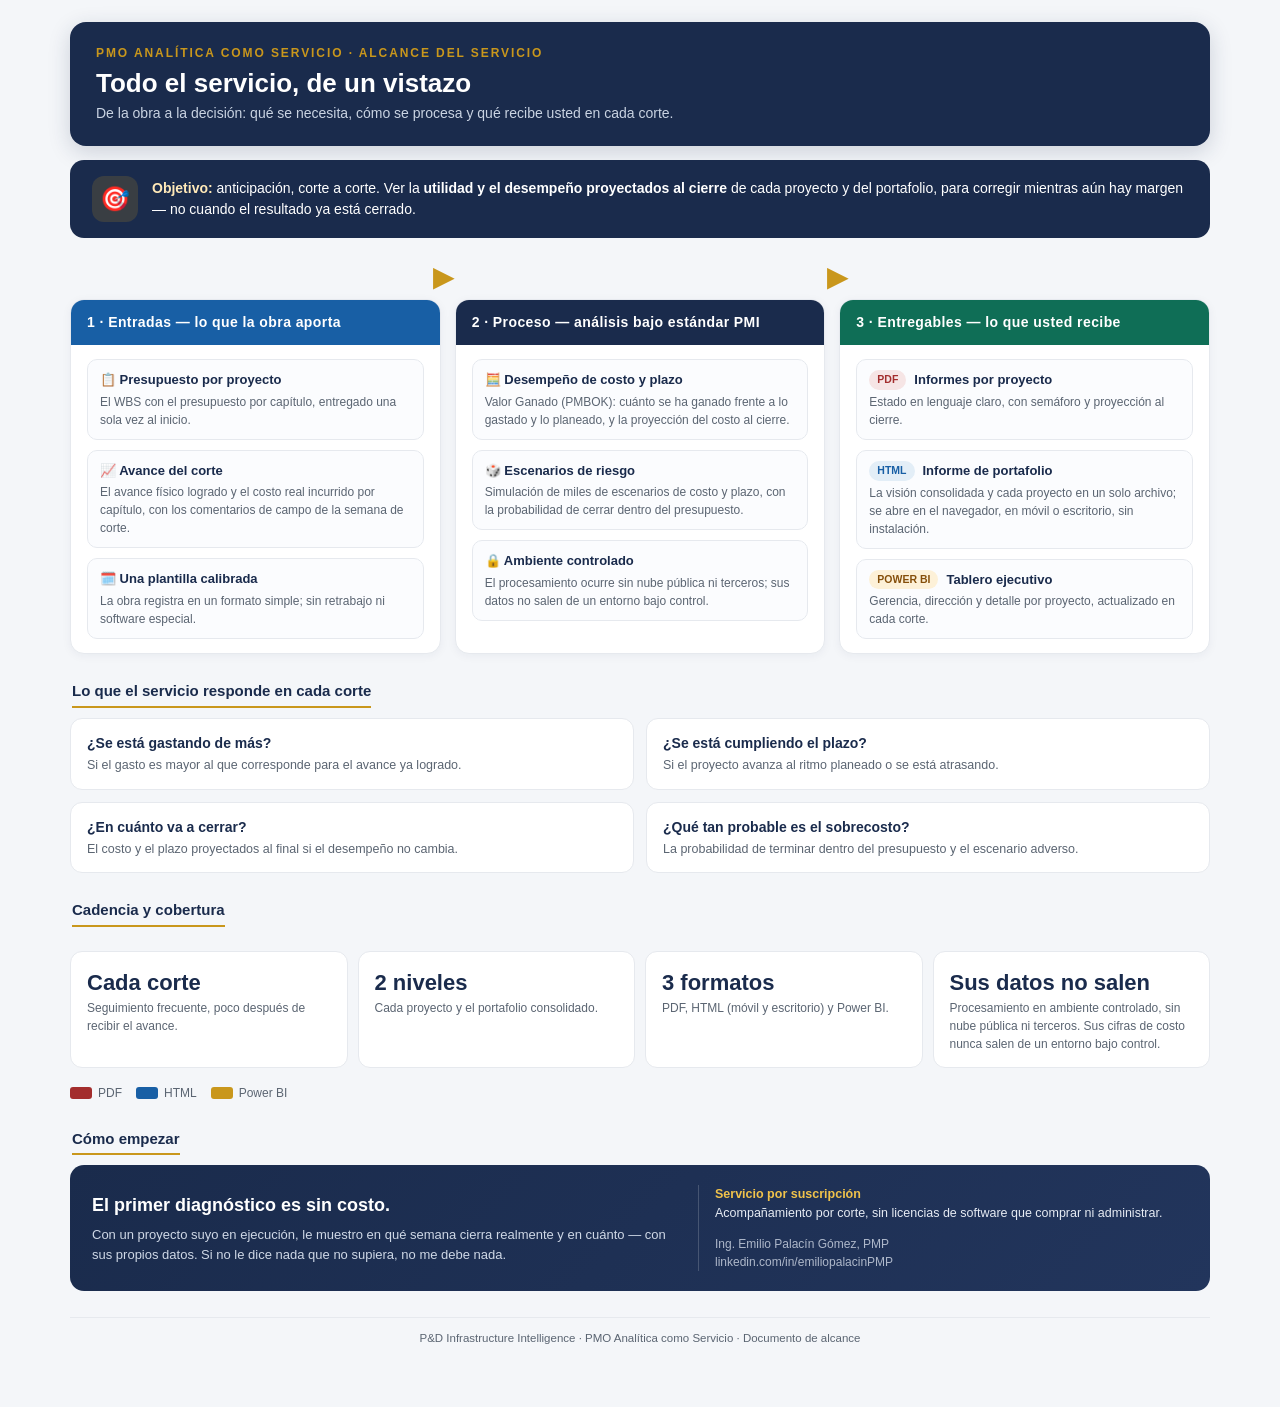
==== servicio.html @ d369b5ad "Crear servicio.html" ====
<!DOCTYPE html>
<html lang="es">
<head>
<meta charset="utf-8">
<meta name="viewport" content="width=device-width, initial-scale=1">
<title>PMO Analítica como Servicio — Alcance y componentes</title>
<style>
  :root{
    --navy:#1A2B4C; --blue:#185FA5; --teal:#0F6E56; --gold:#C9971C; --amber:#854F0B;
    --ink:#1f2733; --grey:#5B6572; --line:#e6e9ee; --bg:#f4f6f9; --card:#fff;
  }
  *{box-sizing:border-box}
  body{margin:0;background:var(--bg);color:var(--ink);
       font-family:-apple-system,BlinkMacSystemFont,"Segoe UI",Calibri,Roboto,Helvetica,Arial,sans-serif;
       line-height:1.5}
  .wrap{max-width:1180px;margin:0 auto;padding:22px 20px 60px}
  header.top{background:var(--navy);color:#fff;border-radius:16px;padding:22px 26px;margin-bottom:8px;
             box-shadow:0 6px 22px rgba(26,43,76,.18)}
  header.top .kicker{font-size:12px;font-weight:800;letter-spacing:.16em;text-transform:uppercase;color:var(--gold)}
  header.top h1{margin:6px 0 4px;font-size:26px;line-height:1.2}
  header.top p{margin:0;color:#c9d3e2;font-size:14px}
  .obj-band{display:flex;align-items:center;gap:14px;background:var(--navy);
            color:#fff;border-radius:14px;padding:16px 22px;margin:14px 0 20px;
            border-left:0}
  .obj-band .ico{flex:0 0 auto;width:46px;height:46px;border-radius:12px;background:rgba(201,151,28,.18);
           display:flex;align-items:center;justify-content:center;font-size:24px}
  .obj-band .big{font-size:14px}
  .obj-band .big b.gold{color:#ffe9b8}
  .arrow-row{display:grid;grid-template-columns:1fr 40px 1fr 40px 1fr;align-items:center;margin:0 0 2px}
  @media(max-width:900px){.arrow-row{display:none}}
  .arrow{display:flex;align-items:center;justify-content:center;color:var(--gold);font-size:26px;font-weight:900}
  .flow{display:grid;grid-template-columns:1fr 1fr 1fr;gap:14px;align-items:stretch}
  @media(max-width:900px){.flow{grid-template-columns:1fr}}
  .stage{background:var(--card);border:1px solid var(--line);border-radius:14px;overflow:hidden;
         display:flex;flex-direction:column;box-shadow:0 2px 10px rgba(26,43,76,.05)}
  .stage h2{margin:0;font-size:14px;color:#fff;padding:12px 16px;letter-spacing:.03em}
  .s-in h2{background:var(--blue)} .s-eng h2{background:var(--navy)} .s-out h2{background:var(--teal)}
  .stage .body{padding:14px 16px;display:flex;flex-direction:column;gap:10px;flex:1}
  .item{border:1px solid var(--line);border-radius:10px;padding:10px 12px;background:#fbfcfe;
        transition:transform .12s,box-shadow .12s,border-color .12s}
  .item:hover{transform:translateY(-2px);box-shadow:0 6px 16px rgba(26,43,76,.10);border-color:#cdd6e4}
  .item .t{font-weight:800;font-size:13px;color:var(--navy);display:flex;align-items:center;gap:8px}
  .item .d{font-size:12px;color:var(--grey);margin-top:3px}
  .tag{display:inline-block;font-size:10.5px;font-weight:800;padding:2px 8px;border-radius:999px}
  .tag.pdf{background:#f6e5e5;color:#A32D2D} .tag.html{background:#e3eef7;color:var(--blue)}
  .tag.bi{background:#fdf1d8;color:var(--amber)}
  h3.sec{color:var(--navy);font-size:15px;margin:26px 2px 10px;border-bottom:2px solid var(--gold);
         display:inline-block;padding-bottom:3px}
  .q4{display:grid;grid-template-columns:1fr 1fr;gap:12px}
  @media(max-width:700px){.q4{grid-template-columns:1fr}}
  .q{background:var(--card);border:1px solid var(--line);border-radius:12px;padding:14px 16px}
  .q .qt{font-weight:800;color:var(--navy);font-size:14px}
  .q .qd{font-size:12.5px;color:var(--grey);margin-top:2px}
  .cad{display:flex;flex-wrap:wrap;gap:10px;margin:14px 0 6px}
  .cad .c{flex:1 1 180px;background:var(--card);border:1px solid var(--line);border-radius:12px;padding:14px 16px}
  .cad .c .n{font-size:22px;font-weight:800;color:var(--navy)} .cad .c .l{font-size:12px;color:var(--grey)}
  .legend{display:flex;flex-wrap:wrap;gap:14px;margin-top:16px;font-size:12px;color:var(--grey)}
  .legend span{display:inline-flex;align-items:center;gap:6px}
  .legend i{width:22px;height:12px;border-radius:3px;display:inline-block}
  footer{margin-top:26px;color:var(--grey);font-size:11.5px;text-align:center;border-top:1px solid var(--line);
         padding-top:12px}
 
  .ctaBox{display:flex;flex-wrap:wrap;gap:16px;background:linear-gradient(135deg,#1A2B4C 0%,#22355C 100%);
          border-radius:14px;padding:20px 22px;color:#fff;align-items:center}
  .ctaMain{flex:1 1 320px}
  .ctaTitle{font-size:18px;font-weight:800;color:#fff;margin-bottom:6px}
  .ctaTitle:before{content:"";display:inline-block;width:0}
  .ctaText{font-size:13px;color:#CFD8E6;line-height:1.5}
  .ctaSide{flex:1 1 220px;border-left:1px solid rgba(255,255,255,.18);padding-left:16px}
  .ctaModel{font-size:12.5px;color:#E7ECF4;line-height:1.5;margin-bottom:12px}
  .ctaModel b{color:#F0C24B}
  .ctaContact{font-size:12px;color:#AEB8CA;line-height:1.5}
  @media(max-width:700px){.ctaSide{border-left:none;border-top:1px solid rgba(255,255,255,.18);padding-left:0;padding-top:12px}}
</style>
</head>
<body>
<div class="wrap">
 
  <header class="top">
    <div class="kicker">PMO Analítica como Servicio · Alcance del servicio</div>
    <h1>Todo el servicio, de un vistazo</h1>
    <p>De la obra a la decisión: qué se necesita, cómo se procesa y qué recibe usted en cada corte.</p>
  </header>
 
  <div class="obj-band">
    <div class="ico">🎯</div>
    <div class="big">
      <b class="gold">Objetivo:</b> anticipación, corte a corte. Ver la <b>utilidad y el desempeño
      proyectados al cierre</b> de cada proyecto y del portafolio, para corregir mientras aún hay
      margen — no cuando el resultado ya está cerrado.
    </div>
  </div>
 
  <div class="arrow-row">
    <div></div><div class="arrow">▶</div><div></div><div class="arrow">▶</div><div></div>
  </div>
 
  <div class="flow">
 
    <!-- ENTRADAS -->
    <section class="stage s-in">
      <h2>1 · Entradas — lo que la obra aporta</h2>
      <div class="body">
        <div class="item">
          <div class="t">📋 Presupuesto por proyecto</div>
          <div class="d">El WBS con el presupuesto por capítulo, entregado una sola vez al inicio.</div>
        </div>
        <div class="item">
          <div class="t">📈 Avance del corte</div>
          <div class="d">El avance físico logrado y el costo real incurrido por capítulo, con los
          comentarios de campo de la semana de corte.</div>
        </div>
        <div class="item">
          <div class="t">🗓️ Una plantilla calibrada</div>
          <div class="d">La obra registra en un formato simple; sin retrabajo ni software especial.</div>
        </div>
      </div>
    </section>
 
    <!-- PROCESO -->
    <section class="stage s-eng">
      <h2>2 · Proceso — análisis bajo estándar PMI</h2>
      <div class="body">
        <div class="item">
          <div class="t">🧮 Desempeño de costo y plazo</div>
          <div class="d">Valor Ganado (PMBOK): cuánto se ha ganado frente a lo gastado y lo planeado,
          y la proyección del costo al cierre.</div>
        </div>
        <div class="item">
          <div class="t">🎲 Escenarios de riesgo</div>
          <div class="d">Simulación de miles de escenarios de costo y plazo, con la probabilidad de
          cerrar dentro del presupuesto.</div>
        </div>
        <div class="item">
          <div class="t">🔒 Ambiente controlado</div>
          <div class="d">El procesamiento ocurre sin nube pública ni terceros; sus datos no salen de
          un entorno bajo control.</div>
        </div>
      </div>
    </section>
 
    <!-- ENTREGABLES -->
    <section class="stage s-out">
      <h2>3 · Entregables — lo que usted recibe</h2>
      <div class="body">
        <div class="item">
          <div class="t"><span class="tag pdf">PDF</span> Informes por proyecto</div>
          <div class="d">Estado en lenguaje claro, con semáforo y proyección al cierre.</div>
        </div>
        <div class="item">
          <div class="t"><span class="tag html">HTML</span> Informe de portafolio</div>
          <div class="d">La visión consolidada y cada proyecto en un solo archivo; se abre en el
          navegador, en móvil o escritorio, sin instalación.</div>
        </div>
        <div class="item">
          <div class="t"><span class="tag bi">POWER BI</span> Tablero ejecutivo</div>
          <div class="d">Gerencia, dirección y detalle por proyecto, actualizado en cada corte.</div>
        </div>
      </div>
    </section>
  </div>
 
  <h3 class="sec">Lo que el servicio responde en cada corte</h3>
  <div class="q4">
    <div class="q"><div class="qt">¿Se está gastando de más?</div>
      <div class="qd">Si el gasto es mayor al que corresponde para el avance ya logrado.</div></div>
    <div class="q"><div class="qt">¿Se está cumpliendo el plazo?</div>
      <div class="qd">Si el proyecto avanza al ritmo planeado o se está atrasando.</div></div>
    <div class="q"><div class="qt">¿En cuánto va a cerrar?</div>
      <div class="qd">El costo y el plazo proyectados al final si el desempeño no cambia.</div></div>
    <div class="q"><div class="qt">¿Qué tan probable es el sobrecosto?</div>
      <div class="qd">La probabilidad de terminar dentro del presupuesto y el escenario adverso.</div></div>
  </div>
 
  <h3 class="sec">Cadencia y cobertura</h3>
  <div class="cad">
    <div class="c"><div class="n">Cada corte</div><div class="l">Seguimiento frecuente, poco después de recibir el avance.</div></div>
    <div class="c"><div class="n">2 niveles</div><div class="l">Cada proyecto y el portafolio consolidado.</div></div>
    <div class="c"><div class="n">3 formatos</div><div class="l">PDF, HTML (móvil y escritorio) y Power BI.</div></div>
    <div class="c"><div class="n">Sus datos no salen</div><div class="l">Procesamiento en ambiente controlado, sin nube pública ni terceros. Sus cifras de costo nunca salen de un entorno bajo control.</div></div>
  </div>
 
  <div class="legend">
    <span><i style="background:#A32D2D"></i>PDF</span>
    <span><i style="background:var(--blue)"></i>HTML</span>
    <span><i style="background:var(--gold)"></i>Power BI</span>
  </div>
 
 
  <h3 class="sec">Cómo empezar</h3>
  <div class="ctaBox">
    <div class="ctaMain">
      <div class="ctaTitle">El primer diagnóstico es sin costo.</div>
      <div class="ctaText">Con un proyecto suyo en ejecución, le muestro en qué semana cierra realmente y en cuánto — con sus propios datos. Si no le dice nada que no supiera, no me debe nada.</div>
    </div>
    <div class="ctaSide">
      <div class="ctaModel"><b>Servicio por suscripción</b><br>Acompañamiento por corte, sin licencias de software que comprar ni administrar.</div>
      <div class="ctaContact">Ing. Emilio Palacín Gómez, PMP<br>linkedin.com/in/emiliopalacinPMP</div>
    </div>
  </div>
 
  <footer>P&amp;D Infrastructure Intelligence · PMO Analítica como Servicio · Documento de alcance</footer>
</div>
</body>
</html>
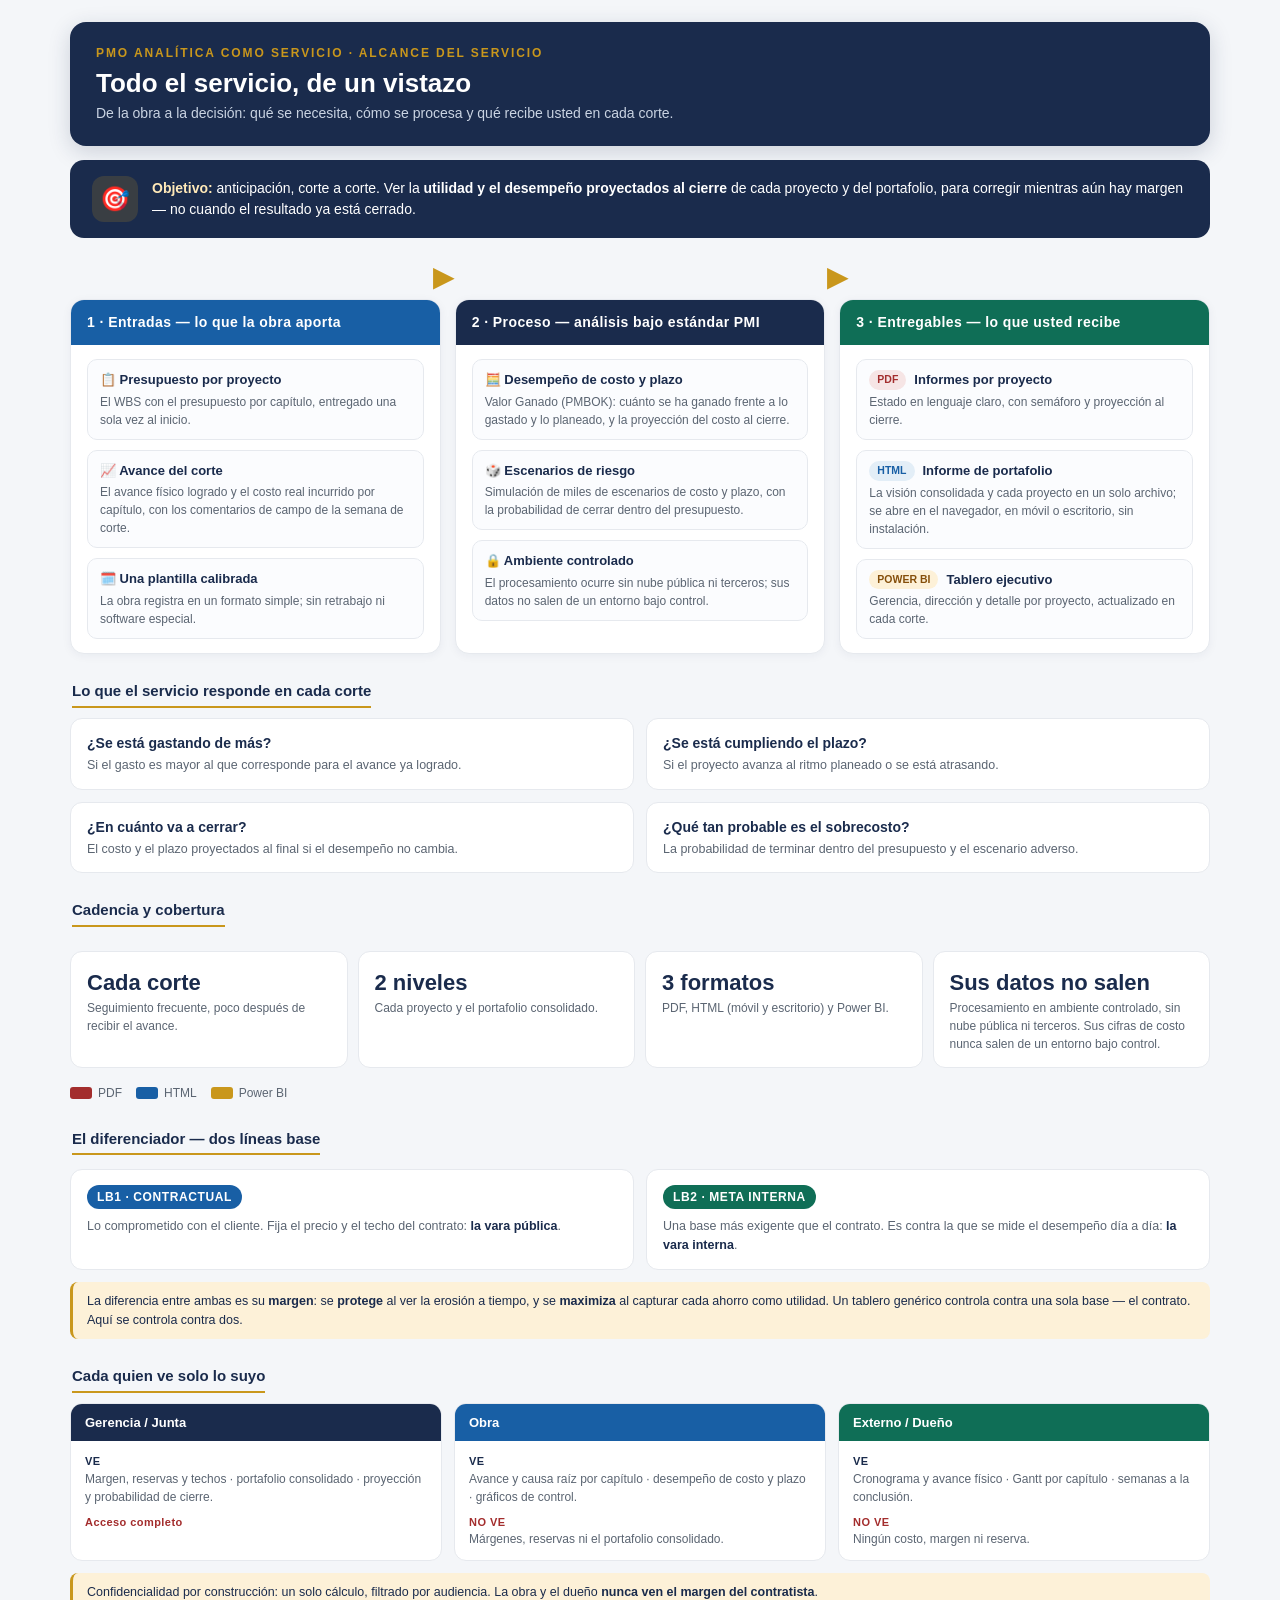
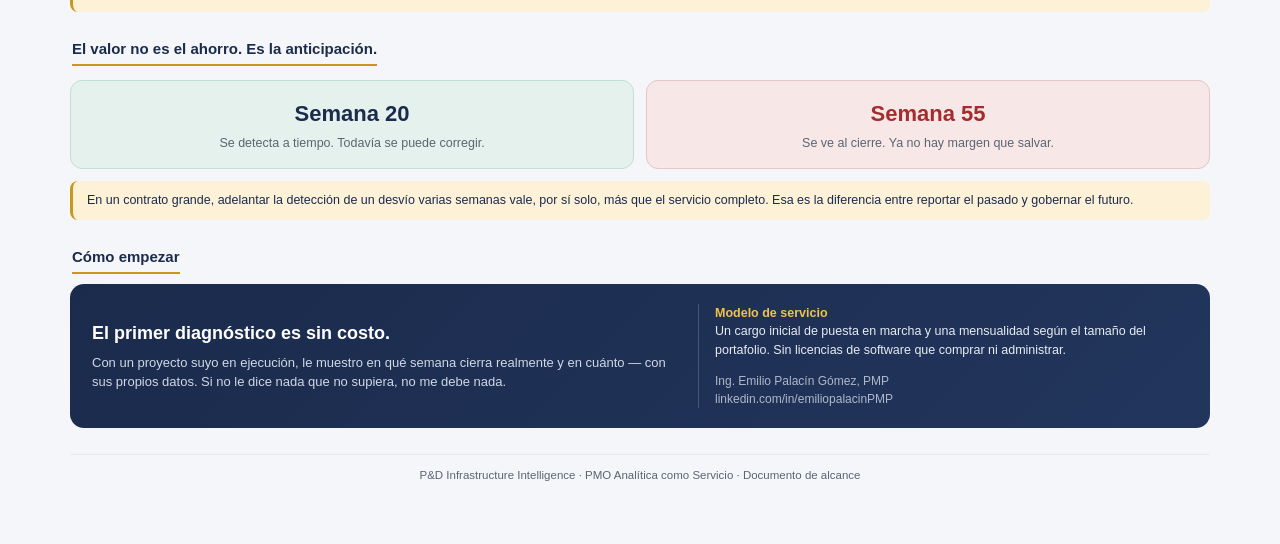
==== commit 4c2a3f51: "Add files via upload" ====
--- a/servicio.html
+++ b/servicio.html
@@ -59,7 +59,7 @@
   .legend i{width:22px;height:12px;border-radius:3px;display:inline-block}
   footer{margin-top:26px;color:var(--grey);font-size:11.5px;text-align:center;border-top:1px solid var(--line);
          padding-top:12px}
- 
+
   .ctaBox{display:flex;flex-wrap:wrap;gap:16px;background:linear-gradient(135deg,#1A2B4C 0%,#22355C 100%);
           border-radius:14px;padding:20px 22px;color:#fff;align-items:center}
   .ctaMain{flex:1 1 320px}
@@ -71,17 +71,45 @@
   .ctaModel b{color:#F0C24B}
   .ctaContact{font-size:12px;color:#AEB8CA;line-height:1.5}
   @media(max-width:700px){.ctaSide{border-left:none;border-top:1px solid rgba(255,255,255,.18);padding-left:0;padding-top:12px}}
+
+  /* --- bloques añadidos --- */
+  .twoLB{display:grid;grid-template-columns:1fr 1fr;gap:12px;margin-top:4px}
+  @media(max-width:700px){.twoLB{grid-template-columns:1fr}}
+  .lb{border:1px solid var(--line);border-radius:12px;padding:14px 16px;background:var(--card)}
+  .lb .h{font-size:12px;font-weight:800;letter-spacing:.05em;color:#fff;display:inline-block;
+         padding:3px 10px;border-radius:999px;margin-bottom:8px}
+  .lb.c1 .h{background:var(--blue)} .lb.c2 .h{background:var(--teal)}
+  .lb .d{font-size:12.5px;color:var(--grey)}
+  .lb b{color:var(--navy)}
+  .lbNote{font-size:12.5px;color:var(--navy);background:#fdf1d8;border-left:3px solid var(--gold);
+          border-radius:8px;padding:10px 14px;margin-top:12px}
+  .aud{display:grid;grid-template-columns:1fr 1fr 1fr;gap:12px}
+  @media(max-width:800px){.aud{grid-template-columns:1fr}}
+  .audc{border:1px solid var(--line);border-radius:12px;overflow:hidden;background:var(--card)}
+  .audc h4{margin:0;font-size:13px;color:#fff;padding:9px 14px}
+  .audc.g h4{background:var(--navy)} .audc.o h4{background:var(--blue)} .audc.e h4{background:var(--teal)}
+  .audc .ab{padding:12px 14px;font-size:12px;color:var(--grey)}
+  .audc .ab .ve{color:var(--navy);font-weight:700;font-size:11px;letter-spacing:.04em}
+  .audc .ab .no{color:#A32D2D;font-weight:700;font-size:11px;letter-spacing:.04em;margin-top:8px}
+  .anti{display:grid;grid-template-columns:1fr 1fr;gap:12px;margin-top:4px}
+  @media(max-width:700px){.anti{grid-template-columns:1fr}}
+  .antic{border-radius:12px;padding:16px;text-align:center}
+  .antic.good{background:#e5f1ec;border:1px solid #bfe0d3}
+  .antic.bad{background:#f7e7e7;border:1px solid #e6c6c6}
+  .antic .wk{font-size:22px;font-weight:800;color:var(--navy)}
+  .antic.bad .wk{color:#A32D2D}
+  .antic .tx{font-size:12.5px;color:var(--grey);margin-top:4px}
 </style>
 </head>
 <body>
 <div class="wrap">
- 
+
   <header class="top">
     <div class="kicker">PMO Analítica como Servicio · Alcance del servicio</div>
     <h1>Todo el servicio, de un vistazo</h1>
     <p>De la obra a la decisión: qué se necesita, cómo se procesa y qué recibe usted en cada corte.</p>
   </header>
- 
+
   <div class="obj-band">
     <div class="ico">🎯</div>
     <div class="big">
@@ -90,13 +118,13 @@
       margen — no cuando el resultado ya está cerrado.
     </div>
   </div>
- 
+
   <div class="arrow-row">
     <div></div><div class="arrow">▶</div><div></div><div class="arrow">▶</div><div></div>
   </div>
- 
+
   <div class="flow">
- 
+
     <!-- ENTRADAS -->
     <section class="stage s-in">
       <h2>1 · Entradas — lo que la obra aporta</h2>
@@ -116,7 +144,7 @@
         </div>
       </div>
     </section>
- 
+
     <!-- PROCESO -->
     <section class="stage s-eng">
       <h2>2 · Proceso — análisis bajo estándar PMI</h2>
@@ -138,7 +166,7 @@
         </div>
       </div>
     </section>
- 
+
     <!-- ENTREGABLES -->
     <section class="stage s-out">
       <h2>3 · Entregables — lo que usted recibe</h2>
@@ -159,7 +187,7 @@
       </div>
     </section>
   </div>
- 
+
   <h3 class="sec">Lo que el servicio responde en cada corte</h3>
   <div class="q4">
     <div class="q"><div class="qt">¿Se está gastando de más?</div>
@@ -171,7 +199,7 @@
     <div class="q"><div class="qt">¿Qué tan probable es el sobrecosto?</div>
       <div class="qd">La probabilidad de terminar dentro del presupuesto y el escenario adverso.</div></div>
   </div>
- 
+
   <h3 class="sec">Cadencia y cobertura</h3>
   <div class="cad">
     <div class="c"><div class="n">Cada corte</div><div class="l">Seguimiento frecuente, poco después de recibir el avance.</div></div>
@@ -179,14 +207,45 @@
     <div class="c"><div class="n">3 formatos</div><div class="l">PDF, HTML (móvil y escritorio) y Power BI.</div></div>
     <div class="c"><div class="n">Sus datos no salen</div><div class="l">Procesamiento en ambiente controlado, sin nube pública ni terceros. Sus cifras de costo nunca salen de un entorno bajo control.</div></div>
   </div>
- 
+
   <div class="legend">
     <span><i style="background:#A32D2D"></i>PDF</span>
     <span><i style="background:var(--blue)"></i>HTML</span>
     <span><i style="background:var(--gold)"></i>Power BI</span>
   </div>
- 
- 
+
+
+
+  <h3 class="sec">El diferenciador — dos líneas base</h3>
+  <div class="twoLB">
+    <div class="lb c1"><span class="h">LB1 · CONTRACTUAL</span>
+      <div class="d">Lo comprometido con el cliente. Fija el precio y el techo del contrato: <b>la vara pública</b>.</div></div>
+    <div class="lb c2"><span class="h">LB2 · META INTERNA</span>
+      <div class="d">Una base más exigente que el contrato. Es contra la que se mide el desempeño día a día: <b>la vara interna</b>.</div></div>
+  </div>
+  <div class="lbNote">La diferencia entre ambas es su <b>margen</b>: se <b>protege</b> al ver la erosión a tiempo, y se <b>maximiza</b> al capturar cada ahorro como utilidad. Un tablero genérico controla contra una sola base — el contrato. Aquí se controla contra dos.</div>
+
+  <h3 class="sec">Cada quien ve solo lo suyo</h3>
+  <div class="aud">
+    <div class="audc g"><h4>Gerencia / Junta</h4><div class="ab">
+      <div class="ve">VE</div>Margen, reservas y techos · portafolio consolidado · proyección y probabilidad de cierre.
+      <div class="no">Acceso completo</div></div></div>
+    <div class="audc o"><h4>Obra</h4><div class="ab">
+      <div class="ve">VE</div>Avance y causa raíz por capítulo · desempeño de costo y plazo · gráficos de control.
+      <div class="no">NO VE</div>Márgenes, reservas ni el portafolio consolidado.</div></div>
+    <div class="audc e"><h4>Externo / Dueño</h4><div class="ab">
+      <div class="ve">VE</div>Cronograma y avance físico · Gantt por capítulo · semanas a la conclusión.
+      <div class="no">NO VE</div>Ningún costo, margen ni reserva.</div></div>
+  </div>
+  <div class="lbNote">Confidencialidad por construcción: un solo cálculo, filtrado por audiencia. La obra y el dueño <b>nunca ven el margen del contratista</b>.</div>
+
+  <h3 class="sec">El valor no es el ahorro. Es la anticipación.</h3>
+  <div class="anti">
+    <div class="antic good"><div class="wk">Semana 20</div><div class="tx">Se detecta a tiempo. Todavía se puede corregir.</div></div>
+    <div class="antic bad"><div class="wk">Semana 55</div><div class="tx">Se ve al cierre. Ya no hay margen que salvar.</div></div>
+  </div>
+  <div class="lbNote">En un contrato grande, adelantar la detección de un desvío varias semanas vale, por sí solo, más que el servicio completo. Esa es la diferencia entre reportar el pasado y gobernar el futuro.</div>
+
   <h3 class="sec">Cómo empezar</h3>
   <div class="ctaBox">
     <div class="ctaMain">
@@ -194,12 +253,12 @@
       <div class="ctaText">Con un proyecto suyo en ejecución, le muestro en qué semana cierra realmente y en cuánto — con sus propios datos. Si no le dice nada que no supiera, no me debe nada.</div>
     </div>
     <div class="ctaSide">
-      <div class="ctaModel"><b>Servicio por suscripción</b><br>Acompañamiento por corte, sin licencias de software que comprar ni administrar.</div>
+      <div class="ctaModel"><b>Modelo de servicio</b><br>Un cargo inicial de puesta en marcha y una mensualidad según el tamaño del portafolio. Sin licencias de software que comprar ni administrar.</div>
       <div class="ctaContact">Ing. Emilio Palacín Gómez, PMP<br>linkedin.com/in/emiliopalacinPMP</div>
     </div>
   </div>
- 
+
   <footer>P&amp;D Infrastructure Intelligence · PMO Analítica como Servicio · Documento de alcance</footer>
 </div>
 </body>
-</html>+</html>
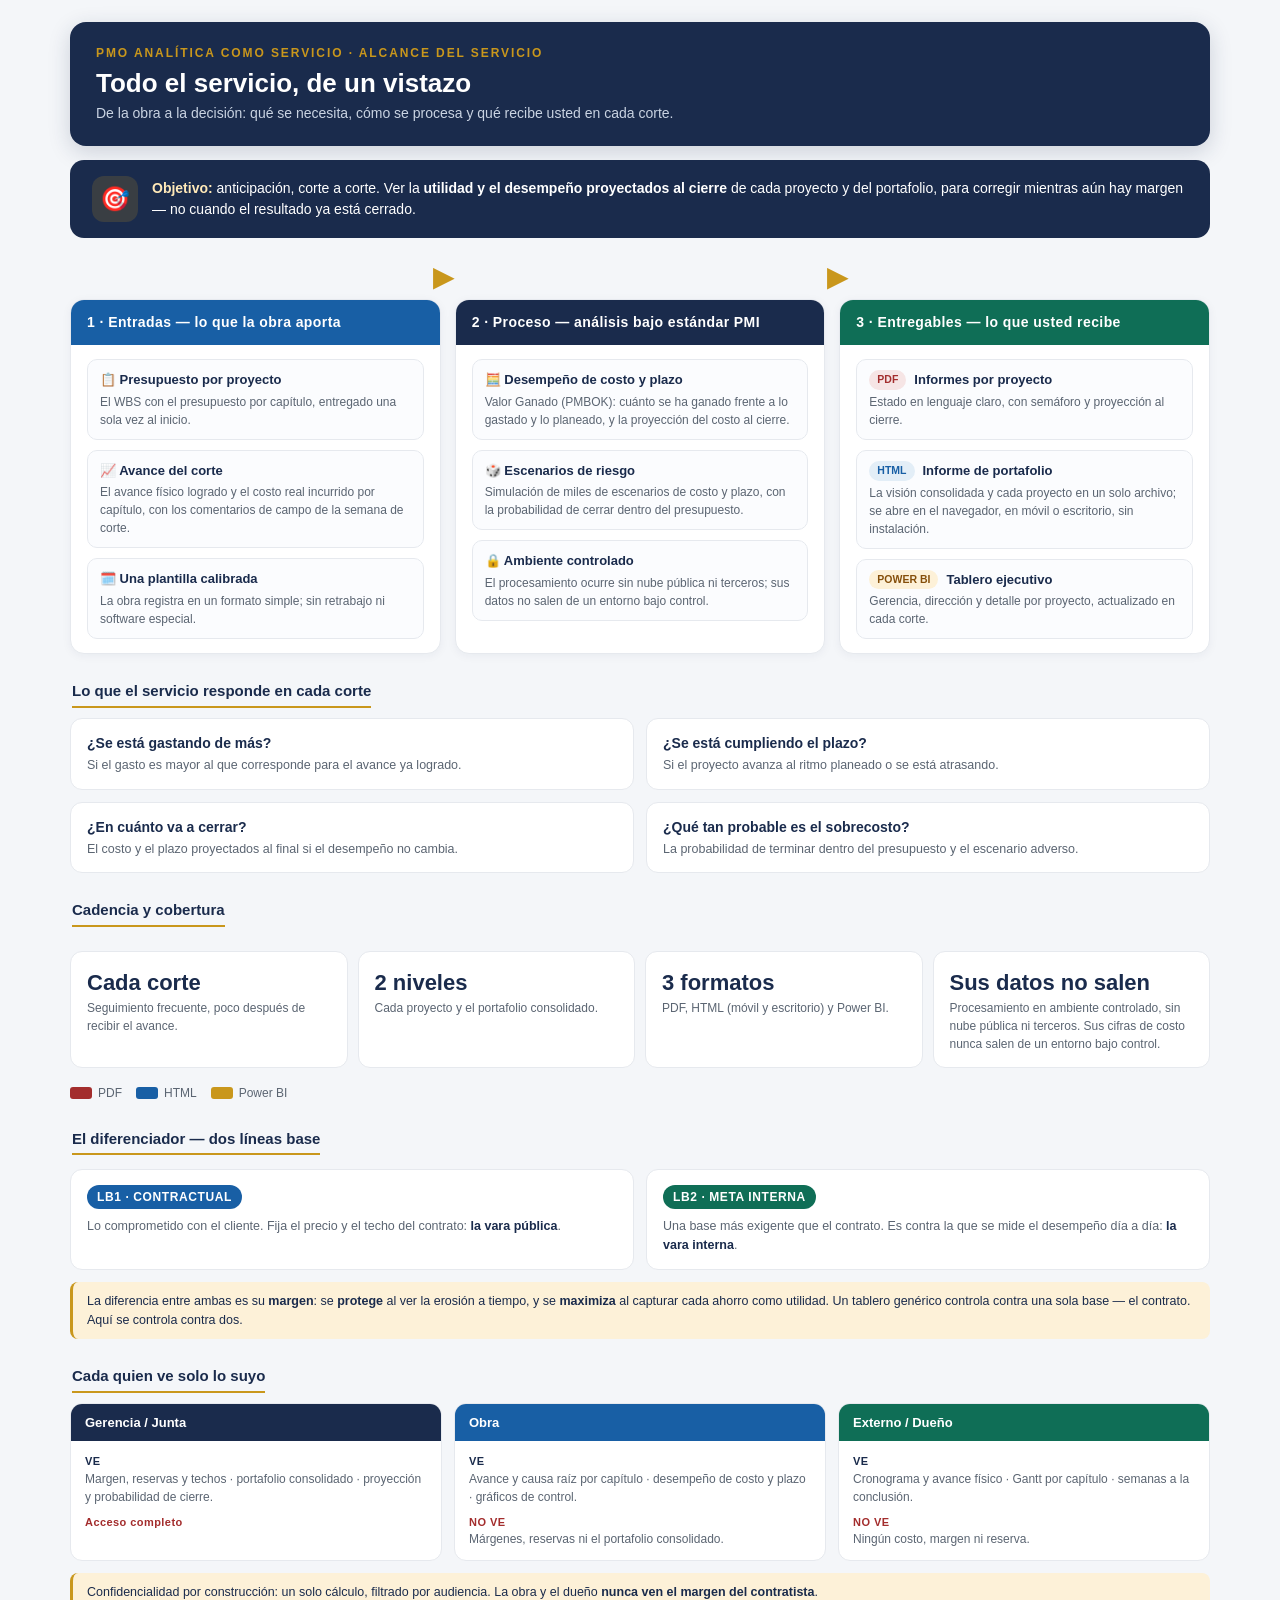
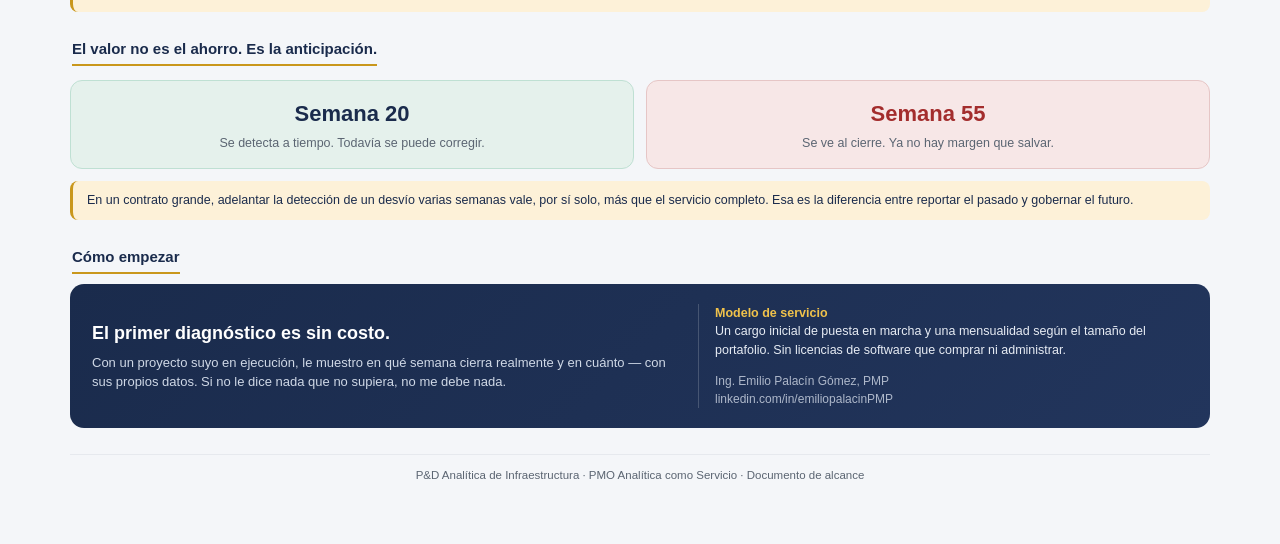
==== commit 745d03b2: "Add files via upload" ====
--- a/servicio.html
+++ b/servicio.html
@@ -3,6 +3,26 @@
 <head>
 <meta charset="utf-8">
 <meta name="viewport" content="width=device-width, initial-scale=1">
+
+<meta name="description" content="Control por Valor Ganado corte a corte: utilidad y desempeño proyectados al cierre. Primer diagnóstico sin costo.">
+<meta name="author" content="Emilio Palacín Gómez, PMP">
+<link rel="canonical" href="https://emiliopalacinpmp.github.io/servicio.html">
+
+<meta property="og:type" content="website">
+<meta property="og:site_name" content="P&amp;D Analítica de Infraestructura">
+<meta property="og:locale" content="es_CO">
+<meta property="og:url" content="https://emiliopalacinpmp.github.io/servicio.html">
+<meta property="og:title" content="Proteja el margen de sus obras">
+<meta property="og:description" content="Valor Ganado corte a corte, proyección de cierre y probabilidad de sobrecosto. Primer diagnóstico sin costo.">
+<meta property="og:image" content="https://emiliopalacinpmp.github.io/og-servicio.png">
+<meta property="og:image:width" content="1200">
+<meta property="og:image:height" content="630">
+<meta property="og:image:alt" content="Proteja el margen de sus obras — y recupere el que hoy se escapa">
+
+<meta name="twitter:card" content="summary_large_image">
+<meta name="twitter:title" content="Proteja el margen de sus obras">
+<meta name="twitter:description" content="Valor Ganado corte a corte, proyección de cierre y probabilidad de sobrecosto. Primer diagnóstico sin costo.">
+<meta name="twitter:image" content="https://emiliopalacinpmp.github.io/og-servicio.png">
 <title>PMO Analítica como Servicio — Alcance y componentes</title>
 <style>
   :root{
@@ -258,7 +278,7 @@
     </div>
   </div>
 
-  <footer>P&amp;D Infrastructure Intelligence · PMO Analítica como Servicio · Documento de alcance</footer>
+  <footer>P&amp;D Analítica de Infraestructura · PMO Analítica como Servicio · Documento de alcance</footer>
 </div>
 </body>
 </html>
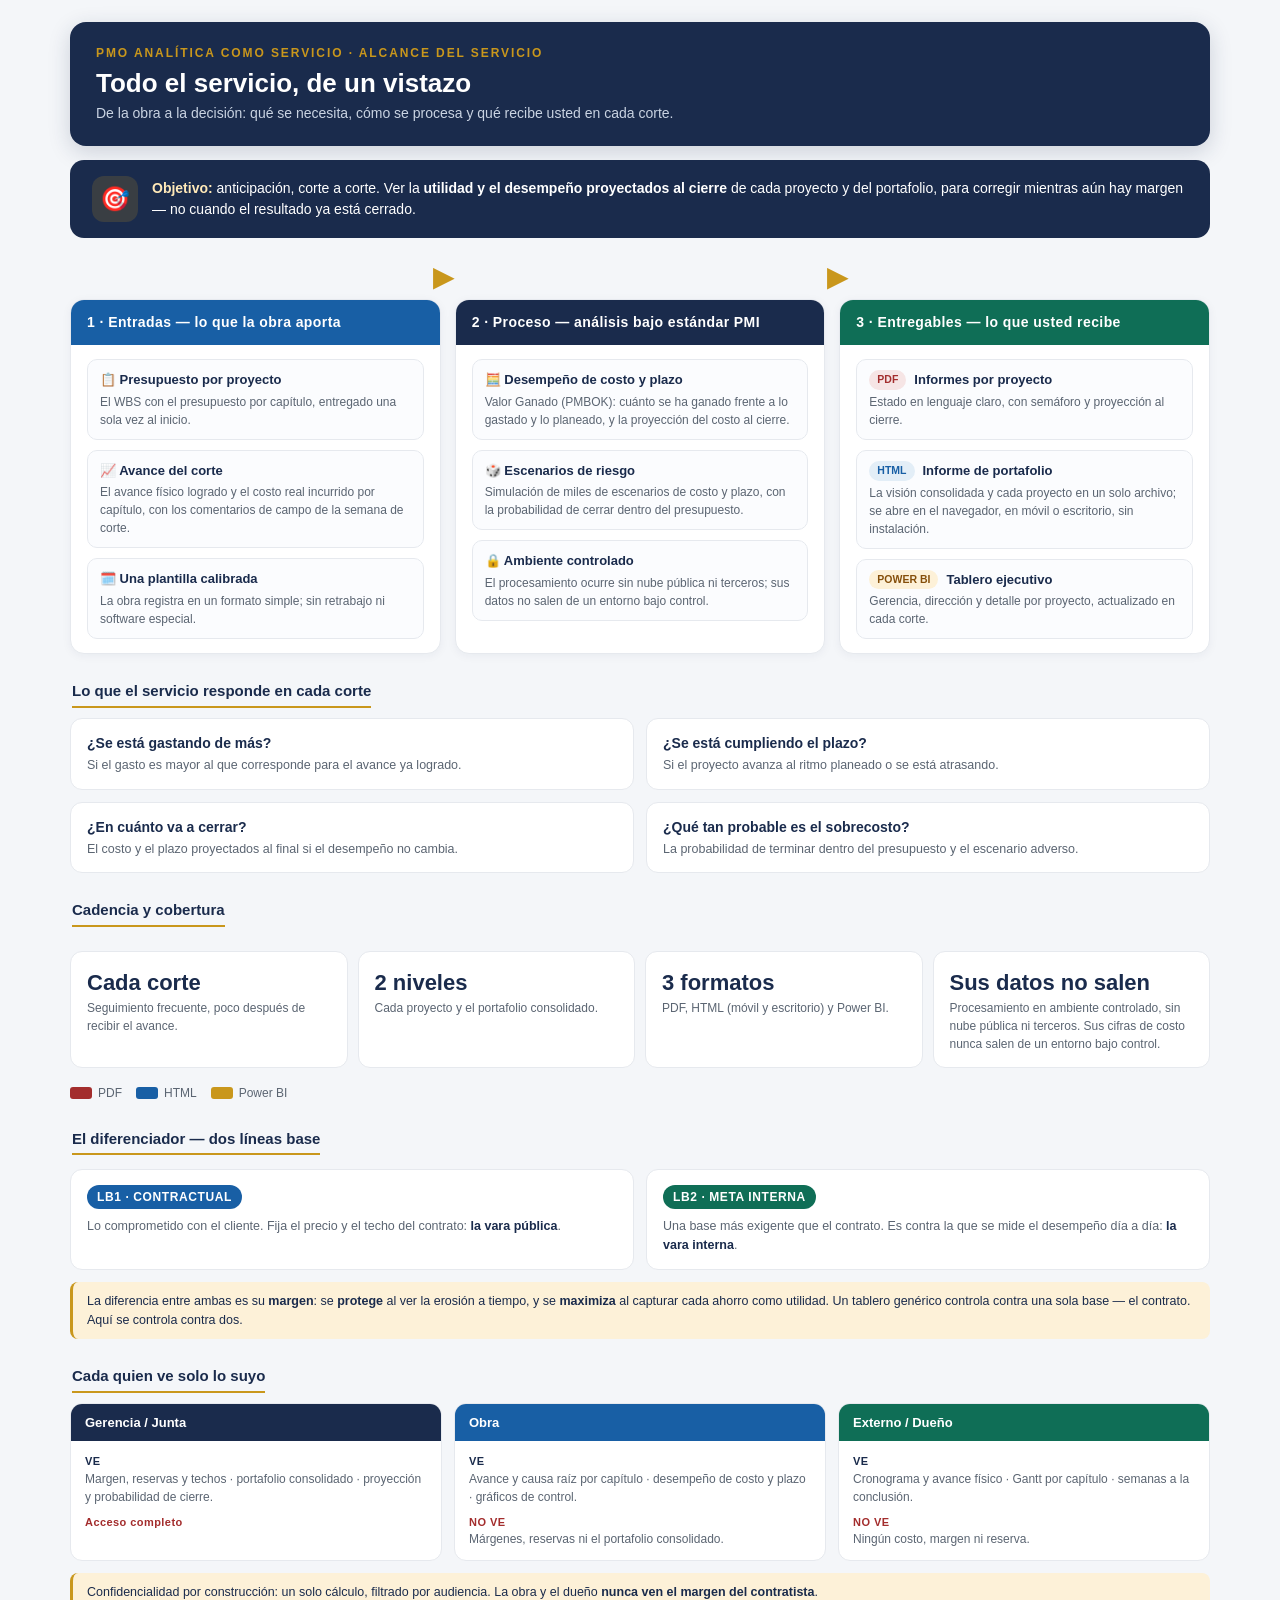
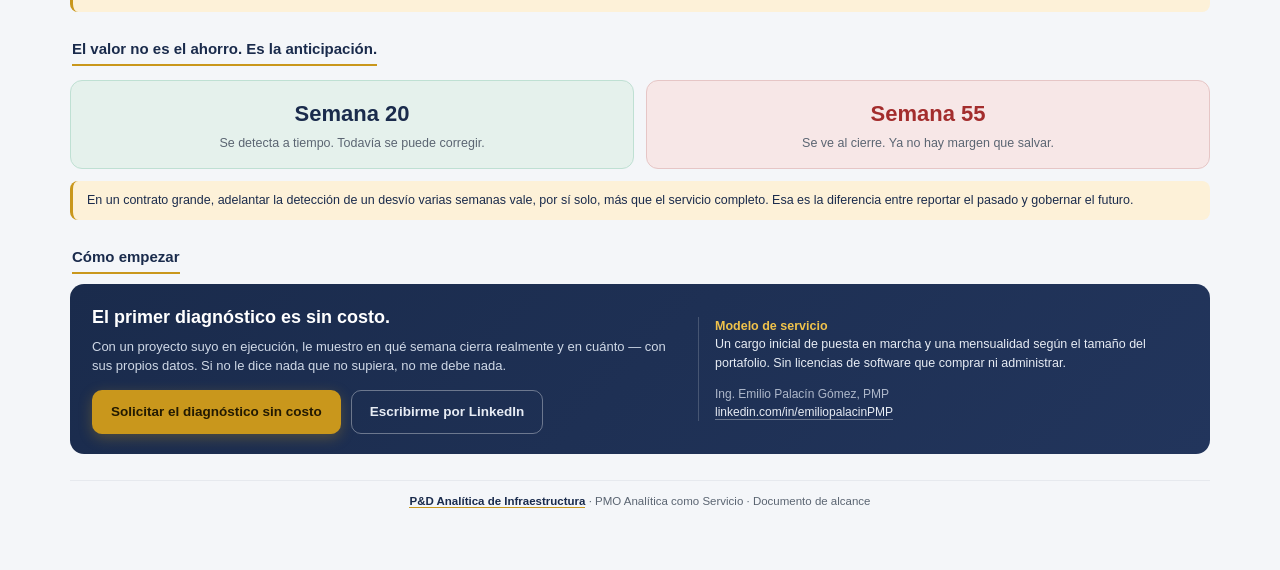
==== commit cf7daaec: "Add files via upload" ====
--- a/servicio.html
+++ b/servicio.html
@@ -92,6 +92,21 @@
   .ctaContact{font-size:12px;color:#AEB8CA;line-height:1.5}
   @media(max-width:700px){.ctaSide{border-left:none;border-top:1px solid rgba(255,255,255,.18);padding-left:0;padding-top:12px}}
 
+  .ctaBtns{display:flex;flex-wrap:wrap;gap:10px;margin-top:14px}
+  .btn{display:inline-block;font-size:13.5px;font-weight:800;text-decoration:none;
+       padding:11px 18px;border-radius:10px;transition:transform .12s,box-shadow .12s,background .12s;
+       border:1px solid transparent}
+  .btn:hover{transform:translateY(-1px)}
+  .btnGold{background:var(--gold);color:#231a02;box-shadow:0 4px 14px rgba(201,151,28,.30)}
+  .btnGold:hover{background:#DCA824;box-shadow:0 6px 18px rgba(201,151,28,.40)}
+  .btnGhost{background:transparent;color:#E7ECF4;border-color:rgba(255,255,255,.35)}
+  .btnGhost:hover{background:rgba(255,255,255,.10);border-color:rgba(255,255,255,.55)}
+  .btn:focus-visible{outline:3px solid #F0C24B;outline-offset:2px}
+  .ctaContact a{color:#E7ECF4;text-decoration:none;border-bottom:1px solid rgba(255,255,255,.35)}
+  .ctaContact a:hover{color:#fff;border-bottom-color:#fff}
+  footer a{color:var(--navy);font-weight:700;text-decoration:none;border-bottom:1px solid var(--gold)}
+  footer a:hover{color:var(--blue)}
+
   /* --- bloques añadidos --- */
   .twoLB{display:grid;grid-template-columns:1fr 1fr;gap:12px;margin-top:4px}
   @media(max-width:700px){.twoLB{grid-template-columns:1fr}}
@@ -271,14 +286,18 @@
     <div class="ctaMain">
       <div class="ctaTitle">El primer diagnóstico es sin costo.</div>
       <div class="ctaText">Con un proyecto suyo en ejecución, le muestro en qué semana cierra realmente y en cuánto — con sus propios datos. Si no le dice nada que no supiera, no me debe nada.</div>
+      <div class="ctaBtns">
+        <a class="btn btnGold" href="https://emiliopalacinpmp.github.io/">Solicitar el diagnóstico sin costo</a>
+        <a class="btn btnGhost" href="https://www.linkedin.com/in/emiliopalacinPMP" target="_blank" rel="noopener">Escribirme por LinkedIn</a>
+      </div>
     </div>
     <div class="ctaSide">
       <div class="ctaModel"><b>Modelo de servicio</b><br>Un cargo inicial de puesta en marcha y una mensualidad según el tamaño del portafolio. Sin licencias de software que comprar ni administrar.</div>
-      <div class="ctaContact">Ing. Emilio Palacín Gómez, PMP<br>linkedin.com/in/emiliopalacinPMP</div>
+      <div class="ctaContact">Ing. Emilio Palacín Gómez, PMP<br><a href="https://www.linkedin.com/in/emiliopalacinPMP" target="_blank" rel="noopener">linkedin.com/in/emiliopalacinPMP</a></div>
     </div>
   </div>
 
-  <footer>P&amp;D Analítica de Infraestructura · PMO Analítica como Servicio · Documento de alcance</footer>
+  <footer><a href="https://emiliopalacinpmp.github.io/">P&amp;D Analítica de Infraestructura</a> · PMO Analítica como Servicio · Documento de alcance</footer>
 </div>
 </body>
 </html>
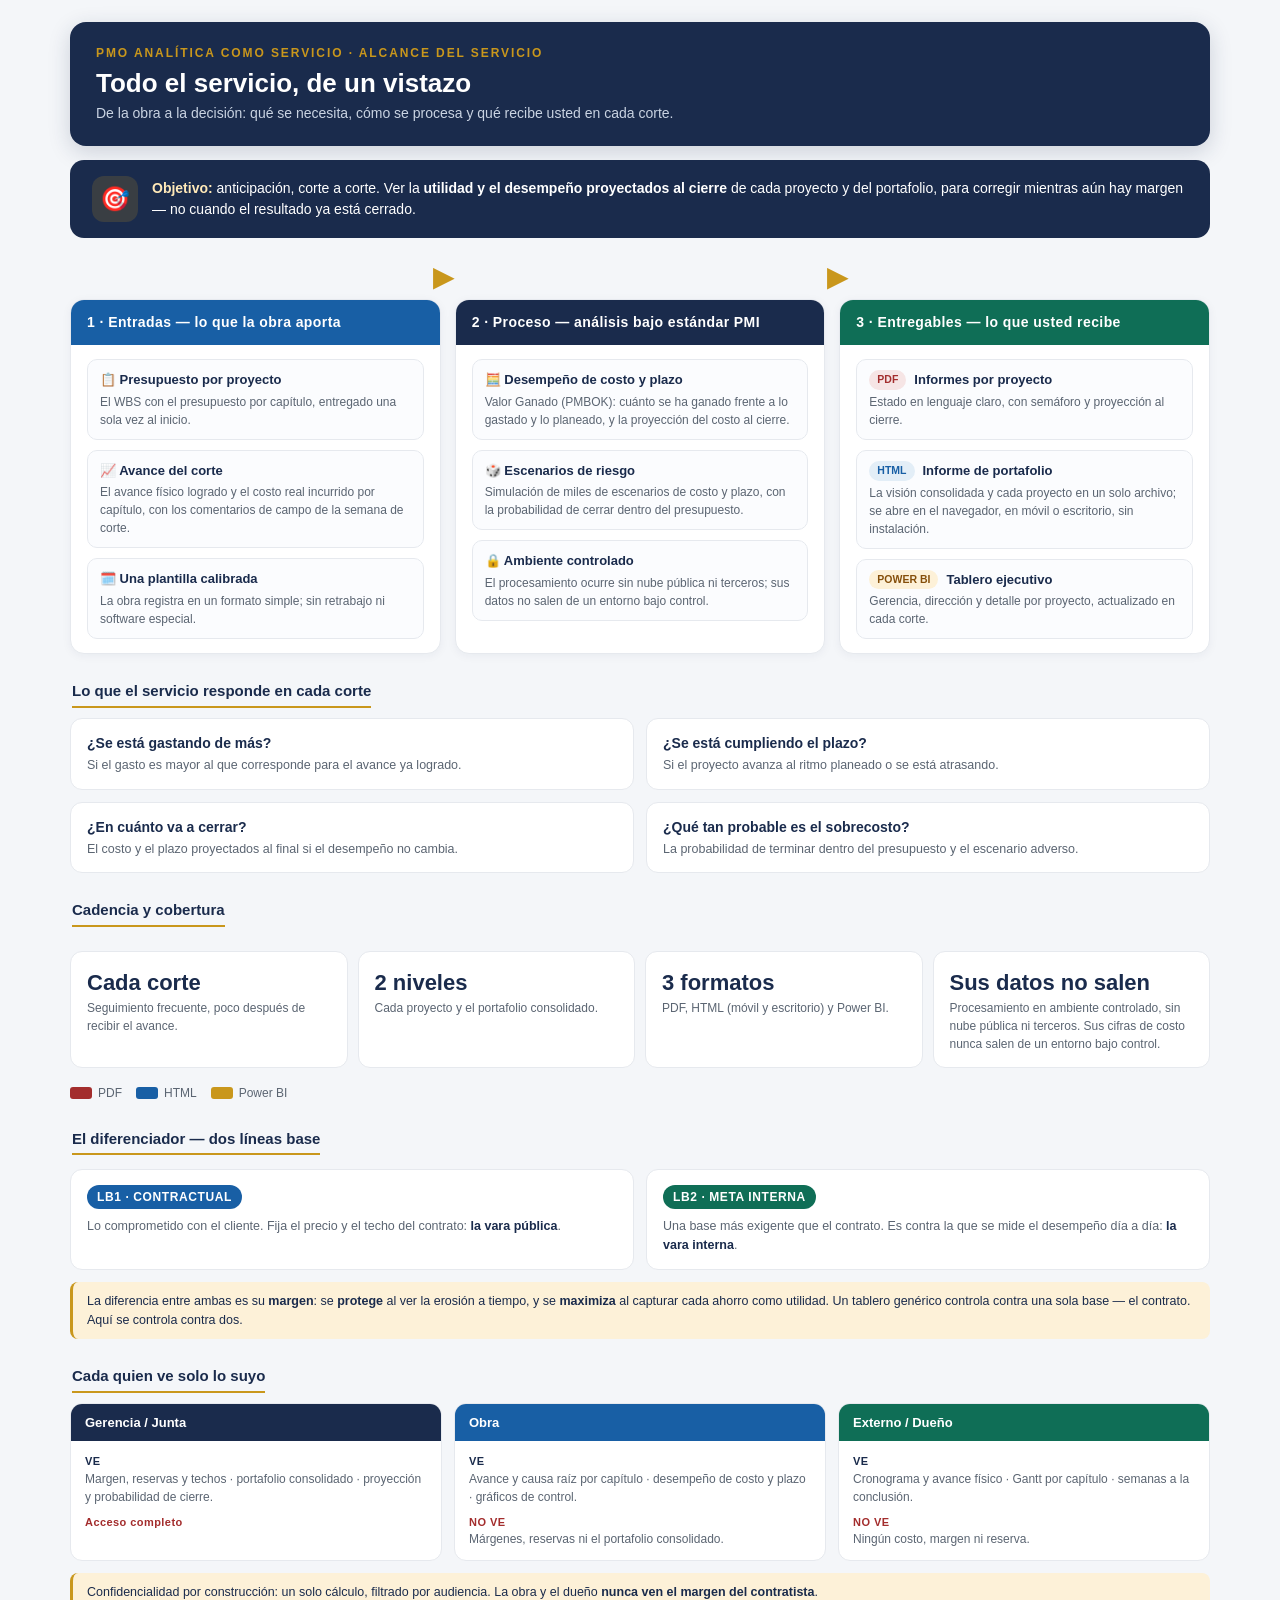
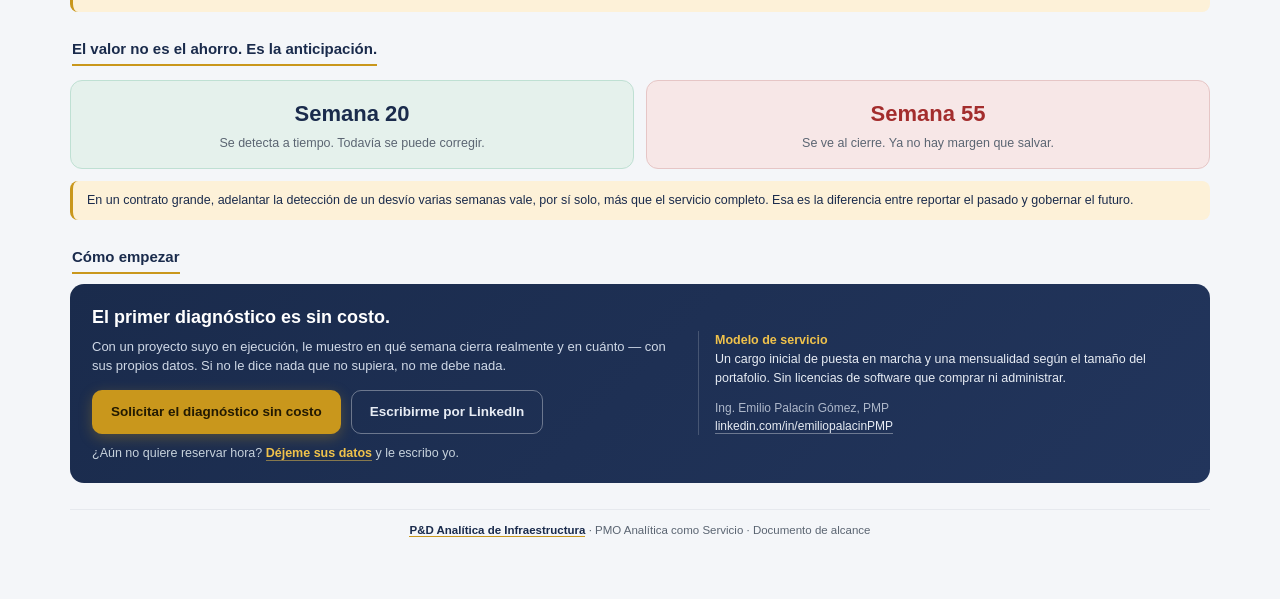
==== commit 64c6695e: "Add files via upload" ====
--- a/servicio.html
+++ b/servicio.html
@@ -92,6 +92,9 @@
   .ctaContact{font-size:12px;color:#AEB8CA;line-height:1.5}
   @media(max-width:700px){.ctaSide{border-left:none;border-top:1px solid rgba(255,255,255,.18);padding-left:0;padding-top:12px}}
 
+  .altForm{margin:10px 0 0;font-size:12.5px;color:#C7D2DC}
+  .altForm a{color:#F0C24B;font-weight:700;text-decoration:none;border-bottom:1px solid rgba(240,194,75,.5)}
+  .altForm a:hover{border-bottom-color:#F0C24B}
   .ctaBtns{display:flex;flex-wrap:wrap;gap:10px;margin-top:14px}
   .btn{display:inline-block;font-size:13.5px;font-weight:800;text-decoration:none;
        padding:11px 18px;border-radius:10px;transition:transform .12s,box-shadow .12s,background .12s;
@@ -287,9 +290,10 @@
       <div class="ctaTitle">El primer diagnóstico es sin costo.</div>
       <div class="ctaText">Con un proyecto suyo en ejecución, le muestro en qué semana cierra realmente y en cuánto — con sus propios datos. Si no le dice nada que no supiera, no me debe nada.</div>
       <div class="ctaBtns">
-        <a class="btn btnGold" href="https://emiliopalacinpmp.github.io/">Solicitar el diagnóstico sin costo</a>
+        <a class="btn btnGold" href="https://calendly.com/emiliopalacin/30min">Solicitar el diagnóstico sin costo</a>
         <a class="btn btnGhost" href="https://www.linkedin.com/in/emiliopalacinPMP" target="_blank" rel="noopener">Escribirme por LinkedIn</a>
       </div>
+        <p class="altForm">¿Aún no quiere reservar hora? <a href="https://docs.google.com/forms/d/e/1FAIpQLSe2L3QETQpXHA2bbk15l4GHv5QBqV_zX0z7cmC2kfAUt4a-Wg/viewform" target="_blank" rel="noopener">Déjeme sus datos</a> y le escribo yo.</p>
     </div>
     <div class="ctaSide">
       <div class="ctaModel"><b>Modelo de servicio</b><br>Un cargo inicial de puesta en marcha y una mensualidad según el tamaño del portafolio. Sin licencias de software que comprar ni administrar.</div>
